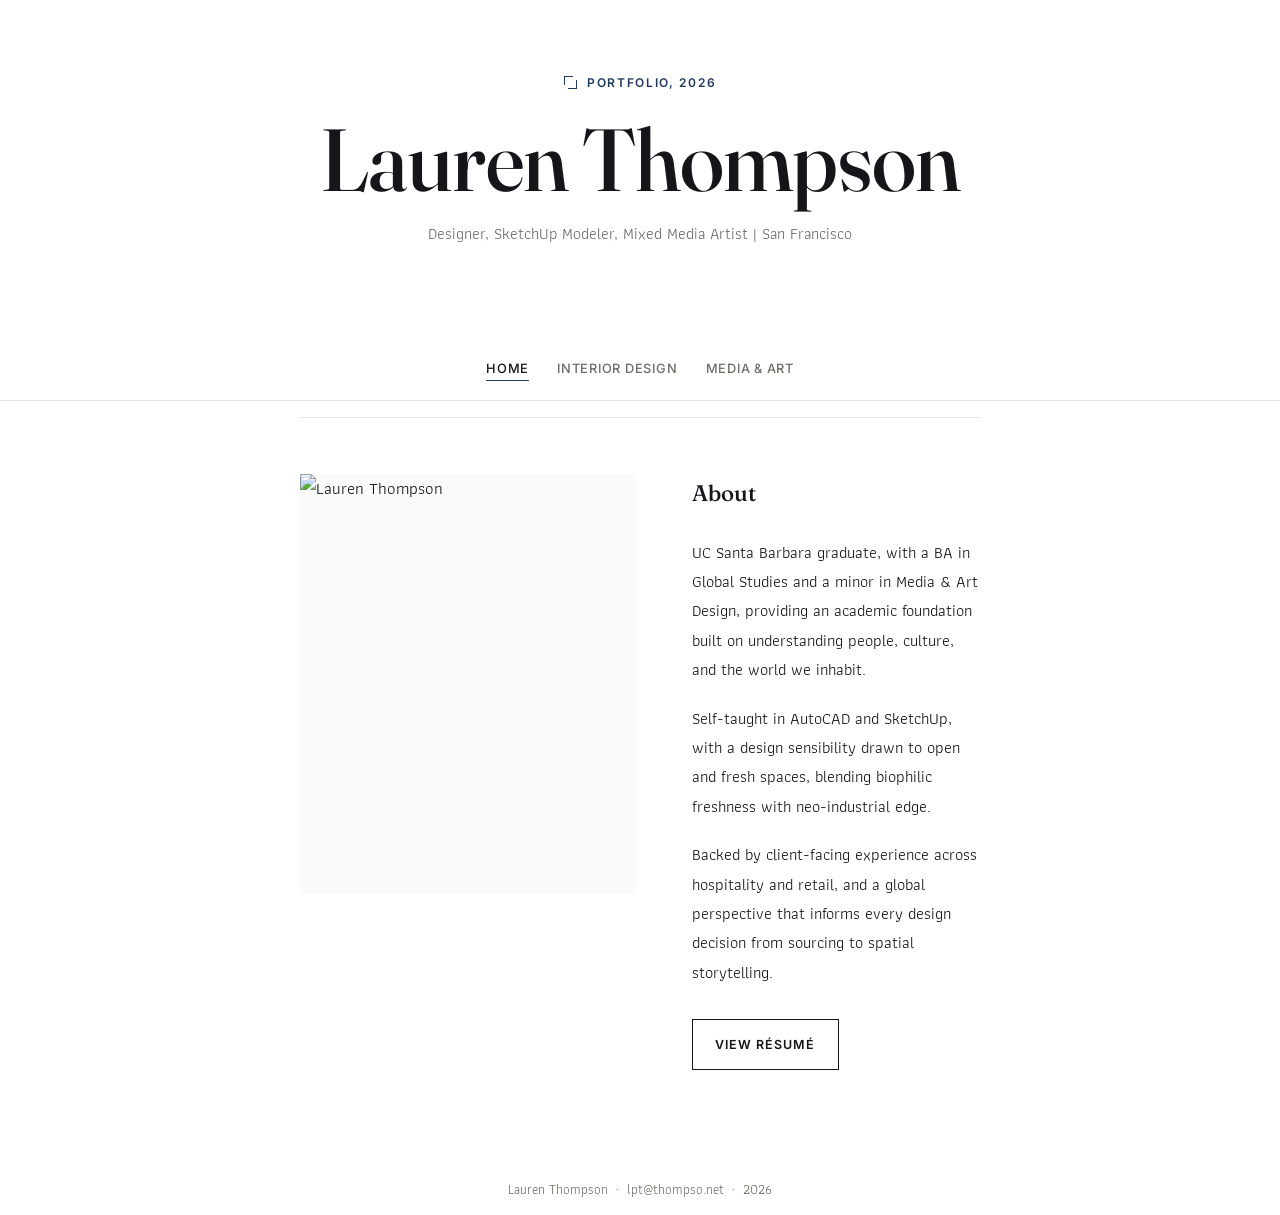
==== index.html @ ff7b51f8 "Add files via upload" ====
<!DOCTYPE html>
<html lang="en"><head><meta http-equiv="Content-Type" content="text/html; charset=UTF-8">

  <meta name="viewport" content="width=device-width, initial-scale=1">

  <title>Lauren Thompson ~ portfolio</title>

  <link rel="stylesheet" href="./style.css">
</head>
<body>

<header class="home-hero wrap">
  <p class="eyebrow"><span class="frame-mark"></span> Portfolio, 2026</p>
  <h1>Lauren Thompson</h1>
  <p class="role">Designer, SketchUp Modeler, Mixed Media Artist | San Francisco</p>
</header>

<nav class="site-nav">
  <div class="wrap">
    <ul>
      <li><a href="./index.html" aria-current="page">Home</a></li>
      <li><a href="./interior-design.html">Interior Design</a></li>
      <li><a href="./media-art.html">Media &amp; Art</a></li>
    </ul>
  </div>
</nav>

<main class="wrap">
  <section class="about">
    <figure class="about-photo">
      <img src="./media/about/lauren-portrait.jpg" alt="Lauren Thompson">
    </figure>

    <div class="about-body">
      <h2>About</h2>
      <p>UC Santa Barbara graduate, with a BA in Global Studies and a minor in Media &amp; Art Design, providing an academic foundation built on understanding people, culture, and the world we inhabit.</p>
      <p>Self-taught in AutoCAD and SketchUp, with a design sensibility drawn to open and fresh spaces, blending biophilic freshness with neo-industrial edge.</p>
      <p>Backed by client-facing experience across hospitality and retail, and a global perspective that informs every design decision from sourcing to spatial storytelling.</p>
      <a class="resume-link" href="./files/Lauren_Thompson_Resume.pdf" target="_blank" rel="noopener">View R&eacute;sum&eacute;</a>
    </div>
  </section>
</main>

<footer class="wrap">
  <!-- SWAP: your name and email -->
  <p>Lauren Thompson &nbsp;&middot;&nbsp; lpt@thompso.net &nbsp;&middot;&nbsp; 2026</p>
</footer>

</body></html>
---- style.css ----
/* ==========================================================
   Lauren Thompson — portfolio stylesheet
   Direction: quiet gallery wall / viewfinder
   A recurring thread in the work is looking through a frame
   into someone else's space (windows, floor plans, seasons) —
   the corner-bracket mark below is that motif, used sparingly
   as the one signature device.
   Palette:  gallery white, ink, muted stone, blueprint navy
   Type:     Fraunces (display) + Athiti (body) + Inter (UI / labels)
   ========================================================== */

@import url('https://fonts.googleapis.com/css2?family=Fraunces:opsz,wght@9..144,400;9..144,500;9..144,600&family=Athiti:wght@400;500;600&family=Inter:wght@400;500;600&display=swap');

:root {
  --bg:        #FFFFFF;
  --ink:       #16161A;
  --stone:     #6E6D66;   /* muted grey for meta / captions */
  --line:      #E6E4DD;   /* hairline rules */
  --line-soft: #F1F0EA;
  --navy:      #223A5E;   /* blueprint accent */
  --paper:     #FAFAF8;   /* faint section wash */
}

* { box-sizing: border-box; }

html {
  scroll-behavior: smooth;
}

body {
  font-family: 'Athiti', sans-serif;
  font-size: 1.05rem;
  line-height: 1.75;
  letter-spacing: 0;
  color: var(--ink);
  background: var(--bg);
  margin: 0;
  -webkit-font-smoothing: antialiased;
}

@media (prefers-reduced-motion: reduce) {
  html { scroll-behavior: auto; }
}

.wrap {
  max-width: 46rem;
  margin: 0 auto;
  padding: 0 1.75rem;
}

/* ---------- signature mark: viewfinder corners ---------- */

.frame-mark {
  display: inline-block;
  width: 0.85rem;
  height: 0.85rem;
  position: relative;
  flex-shrink: 0;
}

.frame-mark::before,
.frame-mark::after {
  content: '';
  position: absolute;
  width: 0.5rem;
  height: 0.5rem;
  border: 1.5px solid var(--navy);
}

.frame-mark::before {
  top: 0; left: 0;
  border-right: none;
  border-bottom: none;
}

.frame-mark::after {
  bottom: 0; right: 0;
  border-left: none;
  border-top: none;
}

/* ---------- site nav (sticky, centered menu) ---------- */

.site-nav {
  position: sticky;
  top: 0;
  z-index: 20;
  background: var(--bg);
  border-bottom: 1px solid var(--line);
}

.site-nav .wrap {
  display: flex;
  align-items: center;
  justify-content: center;
  flex-wrap: wrap;
  padding-top: 1.1rem;
  padding-bottom: 1.1rem;
}

.site-nav ul {
  list-style: none;
  display: flex;
  gap: 1.75rem;
  margin: 0;
  padding: 0;
}

.site-nav a {
  text-decoration: none;
  font-family: 'Inter', sans-serif;
  font-weight: 500;
  font-size: 0.8rem;
  letter-spacing: 0.06em;
  text-transform: uppercase;
  color: var(--stone);
  padding-bottom: 0.2rem;
  border-bottom: 1px solid transparent;
  transition: color 0.15s ease, border-color 0.15s ease;
}

.site-nav a:hover,
.site-nav a:focus-visible,
.site-nav a[aria-current="page"] {
  color: var(--ink);
  border-color: var(--navy);
}

/* ---------- home hero (name header, home page only) ---------- */

.home-hero {
  text-align: center;
  padding: 4.5rem 0 3rem;
  border-bottom: none;
}

.home-hero .eyebrow {
  justify-content: center;
}

.home-hero h1 {
  font-family: 'Fraunces', serif;
  font-weight: 500;
  font-size: clamp(3rem, 8vw, 5.5rem);
  line-height: 1.05;
  letter-spacing: -0.01em;
  margin: 0 0 0.9rem;
}

.home-hero .role {
  margin-left: auto;
  margin-right: auto;
}

/* ---------- header ---------- */

header {
  padding: 4rem 0 3.5rem;
  border-bottom: 1px solid var(--line);
}

header .eyebrow {
  display: flex;
  align-items: center;
  gap: 0.6rem;
  font-family: 'Inter', sans-serif;
  font-weight: 600;
  font-size: 0.75rem;
  letter-spacing: 0.14em;
  text-transform: uppercase;
  color: var(--navy);
  margin: 0 0 1.25rem;
}

header h1 {
  font-family: 'Fraunces', serif;
  font-weight: 500;
  font-size: clamp(2.6rem, 7vw, 4rem);
  line-height: 1.05;
  letter-spacing: -0.01em;
  margin: 0 0 0.9rem;
}

header .role {
  font-size: 1rem;
  color: var(--stone);
  margin: 0 0 2.5rem;
  max-width: 34rem;
}

/* ---------- about (home page) ---------- */

.about {
  display: grid;
  grid-template-columns: minmax(0, 21rem) 1fr;
  gap: 3.5rem;
  padding: 3.5rem 0 6rem;
  border-top: 1px solid var(--line);
  margin-top: 1rem;
}

.about-photo {
  margin: 0;
}

.about-photo img {
  width: 100%;
  aspect-ratio: 4 / 5;
  object-fit: cover;
  object-position: 50% 30%;
}

.about-photo figcaption {
  margin-top: 0.7rem;
}

.about-body h2 {
  font-family: 'Fraunces', serif;
  font-weight: 500;
  font-size: 1.4rem;
  margin: 0 0 1.5rem;
}

.about-body p {
  max-width: 34rem;
  color: var(--ink);
  font-size: 1.02rem;
  line-height: 1.8;
  margin: 0 0 1.2rem;
}

.about-body p:last-of-type {
  margin-bottom: 2rem;
}

.resume-link {
  display: inline-flex;
  align-items: center;
  gap: 0.6rem;
  text-decoration: none;
  font-family: 'Inter', sans-serif;
  font-weight: 600;
  font-size: 0.78rem;
  letter-spacing: 0.08em;
  text-transform: uppercase;
  color: var(--ink);
  border: 1px solid var(--ink);
  padding: 0.85rem 1.4rem;
  transition: background 0.15s ease, color 0.15s ease;
}

.resume-link:hover,
.resume-link:focus-visible {
  background: var(--ink);
  color: #fff;
}

@media (max-width: 40rem) {
  .about {
    grid-template-columns: 1fr;
    gap: 2.25rem;
  }

  .about-photo img {
    aspect-ratio: 5 / 4;
    object-position: 50% 25%;
  }
}

/* ---------- index / on-page nav ---------- */

.index {
  list-style: none;
  margin: 0;
  padding: 0;
  display: flex;
  flex-direction: column;
  border-top: 1px solid var(--line);
}

.index li {
  border-bottom: 1px solid var(--line);
}

.index a {
  display: flex;
  align-items: baseline;
  gap: 1rem;
  padding: 0.9rem 0;
  text-decoration: none;
  color: var(--ink);
  transition: color 0.15s ease, padding-left 0.15s ease;
}

.index a:hover,
.index a:focus-visible {
  color: var(--navy);
  padding-left: 0.4rem;
}

.index .num {
  font-family: 'Fraunces', serif;
  font-size: 0.95rem;
  color: var(--stone);
  min-width: 1.4rem;
}

.index .title {
  font-family: 'Fraunces', serif;
  font-size: 1.05rem;
  flex: 1;
}

.index .year {
  font-size: 0.8rem;
  color: var(--stone);
  letter-spacing: 0.03em;
}

/* ---------- projects ---------- */

main {
  padding: 1rem 0 2rem;
}

.project {
  position: relative;
  padding: 5.5rem 0;
  border-bottom: 1px solid var(--line);
  scroll-margin-top: 4.5rem;
}

.project:last-child {
  border-bottom: none;
}

.project .eyebrow {
  display: flex;
  align-items: center;
  gap: 0.6rem;
  font-family: 'Inter', sans-serif;
  font-weight: 600;
  font-size: 0.75rem;
  letter-spacing: 0.14em;
  text-transform: uppercase;
  color: var(--navy);
  margin: 0 0 1.25rem;
}

.project h2 {
  font-family: 'Fraunces', serif;
  font-weight: 500;
  font-size: clamp(1.7rem, 3.6vw, 2.35rem);
  line-height: 1.2;
  letter-spacing: -0.01em;
  margin: 0 0 0.75rem;
  max-width: 30rem;
}

.project h2 + .project-subhead {
  margin-top: -0.5rem;
}

.project-subhead {
  font-family: 'Athiti', sans-serif;
  font-size: 1rem;
  color: var(--stone);
  margin: 0 0 1.25rem;
}

.project .meta {
  font-family: 'Inter', sans-serif;
  font-size: 0.85rem;
  color: var(--stone);
  letter-spacing: 0.01em;
  margin: 0 0 3rem;
}

.project .annotated-text {
  max-width: 38rem;
}

.project .annotated-text p {
  margin: 0 0 1.2rem;
  color: var(--ink);
  font-size: 1rem;
  line-height: 1.75;
}

.project .annotated-text p:last-child {
  margin-bottom: 0;
}

/* ---------- abstract / read more ---------- */

.abstract-block {
  max-width: 38rem;
}

.annotated-text.collapsed p:first-child {
  display: -webkit-box;
  -webkit-line-clamp: 1;
  -webkit-box-orient: vertical;
  overflow: hidden;
  margin-bottom: 0;
}

.annotated-text.collapsed p:not(:first-child) {
  display: none;
}

.read-more-btn {
  display: inline-flex;
  align-items: center;
  gap: 0.4rem;
  margin-top: 1rem;
  background: none;
  border: none;
  padding: 0;
  cursor: pointer;
  font-family: 'Inter', sans-serif;
  font-weight: 600;
  font-size: 0.75rem;
  letter-spacing: 0.08em;
  text-transform: uppercase;
  color: var(--navy);
  border-bottom: 1px solid transparent;
  transition: border-color 0.15s ease;
}

.read-more-btn:hover,
.read-more-btn:focus-visible {
  border-color: var(--navy);
}

/* ---------- media ---------- */

figure {
  margin: 2.5rem 0;
}

img, video {
  max-width: 100%;
  display: block;
  width: 100%;
  height: auto;
  background: var(--paper);
}

figcaption {
  font-family: 'Inter', sans-serif;
  font-weight: 500;
  font-size: 0.72rem;
  letter-spacing: 0.08em;
  text-transform: uppercase;
  color: var(--stone);
  margin-top: 0.7rem;
}

/* ---------- before / after + floor plan ---------- */

.before-after,
.floor-plans {
  display: grid;
  grid-template-columns: 1fr 1fr;
  gap: 1.25rem;
  margin: 2.5rem 0;
}

.before-after figure,
.floor-plans figure {
  margin: 0;
}

.before-after figcaption {
  color: var(--navy);
}

@media (max-width: 36rem) {
  .before-after,
  .floor-plans {
    grid-template-columns: 1fr;
  }
}

.floor-plan-single {
  margin: 2.5rem 0;
  max-width: 30rem;
}

.floor-plan-single figcaption {
  color: var(--navy);
}

/* ---------- slideshow ---------- */

.slideshow {
  position: relative;
  margin: 2.5rem 0;
}

.slideshow .slides {
  position: relative;
  background: var(--paper);
}

.slideshow .slide {
  display: none;
  width: 100%;
}

.slideshow .slide.active {
  display: block;
}

.slide-btn {
  position: absolute;
  top: 50%;
  transform: translateY(-50%);
  background: rgba(255, 255, 255, 0.88);
  border: 1px solid var(--line);
  border-radius: 0;
  color: var(--ink);
  width: 2.25rem;
  height: 2.25rem;
  font-size: 1.1rem;
  line-height: 1;
  cursor: pointer;
  display: flex;
  align-items: center;
  justify-content: center;
  transition: background 0.15s ease, border-color 0.15s ease;
}

.slide-btn:hover {
  background: var(--navy);
  color: #fff;
  border-color: var(--navy);
}

.slide-btn.prev { left: 0.75rem; }
.slide-btn.next { right: 0.75rem; }

.slide-dots {
  display: flex;
  justify-content: center;
  flex-wrap: wrap;
  gap: 0.4rem;
  margin-top: 1rem;
}

.slide-dots .dot {
  width: 1rem;
  height: 2px;
  border: none;
  background: var(--line);
  padding: 0;
  cursor: pointer;
  transition: background 0.15s ease, width 0.15s ease;
}

.slide-dots .dot.active {
  background: var(--navy);
  width: 1.6rem;
}

/* ---------- mov row + image row (Stranger project) ---------- */

.mov-row,
.image-row {
  display: grid;
  gap: 1.25rem;
  margin: 2.5rem 0;
}

.mov-row {
  grid-template-columns: 1fr 1fr;
}

.image-row {
  grid-template-columns: repeat(3, 1fr);
}

.mov-row figure,
.image-row figure {
  margin: 0;
}

.mov-row video {
  width: 100%;
}

@media (max-width: 36rem) {
  .mov-row,
  .image-row {
    grid-template-columns: 1fr;
  }
}

/* ---------- video feature (single large centered video) ---------- */

.video-feature {
  max-width: 34rem;
  margin: 2.5rem auto;
  text-align: center;
}

.video-feature video {
  width: 100%;
  display: block;
  background: var(--paper);
}

.video-feature figcaption {
  text-align: center;
}

/* ---------- video filmstrip (horizontal scroll, within page margins) ---------- */

.video-filmstrip {
  display: flex;
  gap: 0.6rem;
  overflow-x: auto;
  scroll-snap-type: x proximity;
  margin: 2.5rem 0;
  padding-bottom: 0.4rem;
  -webkit-overflow-scrolling: touch;
  scrollbar-width: thin;
  scrollbar-color: var(--line) transparent;
}

.video-filmstrip::-webkit-scrollbar {
  height: 5px;
}

.video-filmstrip::-webkit-scrollbar-thumb {
  background: var(--line);
}

.video-filmstrip::-webkit-scrollbar-track {
  background: transparent;
}

.video-filmstrip figure {
  flex: 0 0 auto;
  width: 180px;
  margin: 0;
  scroll-snap-align: start;
}

.video-filmstrip video {
  width: 180px;
  height: 180px;
  object-fit: cover;
  background: var(--paper);
  display: block;
}

.video-filmstrip figcaption {
  text-align: center;
  margin-top: 0.5rem;
}

@media (max-width: 36rem) {
  .video-filmstrip figure {
    width: 130px;
  }

  .video-filmstrip video {
    width: 130px;
    height: 130px;
  }
}

/* ---------- sub-section (project group header, e.g. Furniture Design) ---------- */

.subsection-intro {
  max-width: 34rem;
  margin: 0 0 3rem;
}

.subsection-intro h3 {
  font-family: 'Fraunces', serif;
  font-weight: 500;
  font-size: 1.3rem;
  margin: 0 0 0.6rem;
}

.subsection-intro p {
  color: var(--stone);
  font-size: 0.92rem;
  margin: 0;
}

/* ---------- furniture pieces ---------- */

.piece {
  margin: 0 0 3.75rem;
}

.piece:last-child {
  margin-bottom: 0;
}

.piece-heading {
  display: flex;
  align-items: baseline;
  gap: 0.75rem;
  margin: 0 0 0.35rem;
  flex-wrap: wrap;
}

.piece-heading h4 {
  font-family: 'Fraunces', serif;
  font-weight: 500;
  font-size: 1.15rem;
  margin: 0;
}

.piece-tag {
  font-family: 'Inter', sans-serif;
  font-size: 0.68rem;
  font-weight: 600;
  letter-spacing: 0.08em;
  text-transform: uppercase;
  color: var(--navy);
  border: 1px solid var(--line);
  padding: 0.15rem 0.5rem;
}

.piece-note {
  color: var(--stone);
  font-size: 0.92rem;
  max-width: 34rem;
  margin: 0 0 1.5rem;
}

.piece-grid {
  display: grid;
  grid-template-columns: repeat(3, 1fr);
  gap: 1rem;
  margin: 0;
}

.piece-grid figure {
  margin: 0;
}

@media (max-width: 36rem) {
  .piece-grid {
    grid-template-columns: 1fr;
  }
}

/* ---------- misc / coursework grid ---------- */

.misc-grid {
  display: grid;
  grid-template-columns: repeat(3, 1fr);
  gap: 0.5rem;
  margin: 0 0 1rem;
}

.misc-grid img {
  aspect-ratio: 1 / 1;
  object-fit: cover;
  background: var(--paper);
}

@media (max-width: 30rem) {
  .misc-grid {
    grid-template-columns: repeat(2, 1fr);
  }
}

/* ---------- footer ---------- */

footer {
  padding: 3.5rem 0 4rem;
  font-size: 0.82rem;
  color: var(--stone);
  text-align: center;
}

/* ---------- links ---------- */

a {
  color: var(--navy);
}

/* ---------- focus visibility (accessibility) ---------- */

a:focus-visible,
img:focus-visible,
button:focus-visible {
  outline: 2px solid var(--navy);
  outline-offset: 2px;
}
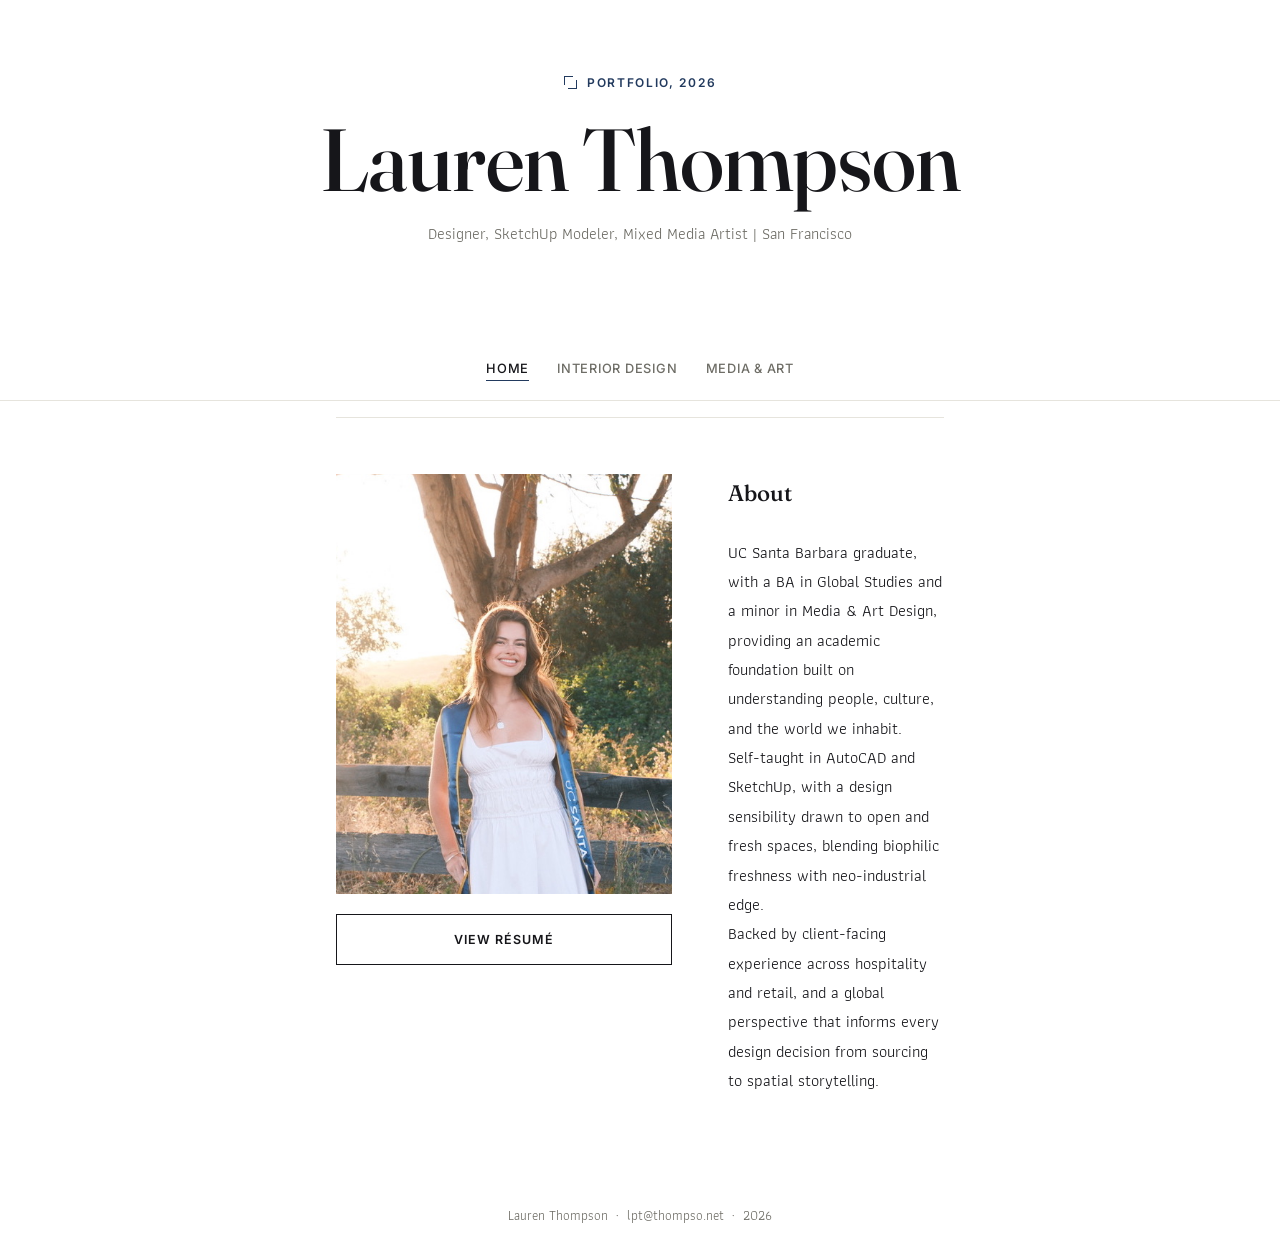
==== commit 89b0437b: "updated files" ====
--- a/index.html
+++ b/index.html
@@ -27,16 +27,18 @@
 
 <main class="wrap">
   <section class="about">
-    <figure class="about-photo">
-      <img src="./media/about/lauren-portrait.jpg" alt="Lauren Thompson">
-    </figure>
+    <div class="about-media">
+      <figure class="about-photo">
+        <img src="./media/about/lauren-portrait.jpg" alt="Lauren Thompson">
+      </figure>
+      <a class="resume-link" href="./files/Lauren_Thompson_Resume.pdf" target="_blank" rel="noopener">View R&eacute;sum&eacute;</a>
+    </div>
 
     <div class="about-body">
       <h2>About</h2>
       <p>UC Santa Barbara graduate, with a BA in Global Studies and a minor in Media &amp; Art Design, providing an academic foundation built on understanding people, culture, and the world we inhabit.</p>
       <p>Self-taught in AutoCAD and SketchUp, with a design sensibility drawn to open and fresh spaces, blending biophilic freshness with neo-industrial edge.</p>
       <p>Backed by client-facing experience across hospitality and retail, and a global perspective that informs every design decision from sourcing to spatial storytelling.</p>
-      <a class="resume-link" href="./files/Lauren_Thompson_Resume.pdf" target="_blank" rel="noopener">View R&eacute;sum&eacute;</a>
     </div>
   </section>
 </main>
--- a/style.css
+++ b/style.css
@@ -45,7 +45,7 @@
 .wrap {
   max-width: 46rem;
   margin: 0 auto;
-  padding: 0 1.75rem;
+  padding: 0 clamp(1.5rem, 6vw, 4rem);
 }
 
 /* ---------- signature mark: viewfinder corners ---------- */
@@ -203,6 +203,12 @@
   margin: 0;
 }
 
+.about-media {
+  display: flex;
+  flex-direction: column;
+  gap: 1.25rem;
+}
+
 .about-photo img {
   width: 100%;
   aspect-ratio: 4 / 5;
@@ -214,6 +220,13 @@
   margin-top: 0.7rem;
 }
 
+.about-body {
+  display: flex;
+  flex-direction: column;
+  justify-content: space-between;
+  height: 100%;
+}
+
 .about-body h2 {
   font-family: 'Fraunces', serif;
   font-weight: 500;
@@ -226,17 +239,15 @@
   color: var(--ink);
   font-size: 1.02rem;
   line-height: 1.8;
-  margin: 0 0 1.2rem;
-}
-
-.about-body p:last-of-type {
-  margin-bottom: 2rem;
+  margin: 0;
 }
 
 .resume-link {
-  display: inline-flex;
+  display: flex;
   align-items: center;
+  justify-content: center;
   gap: 0.6rem;
+  width: 100%;
   text-decoration: none;
   font-family: 'Inter', sans-serif;
   font-weight: 600;
@@ -265,6 +276,11 @@
     aspect-ratio: 5 / 4;
     object-position: 50% 25%;
   }
+
+  .about-body {
+    height: auto;
+    gap: 1.2rem;
+  }
 }
 
 /* ---------- index / on-page nav ---------- */
@@ -273,48 +289,58 @@
   list-style: none;
   margin: 0;
   padding: 0;
+  display: grid;
+  grid-template-columns: repeat(2, 1fr);
+  gap: 1rem;
+}
+
+.index li {
+  margin: 0;
+}
+
+.index a {
   display: flex;
   flex-direction: column;
-  border-top: 1px solid var(--line);
-}
-
-.index li {
-  border-bottom: 1px solid var(--line);
-}
-
-.index a {
-  display: flex;
-  align-items: baseline;
-  gap: 1rem;
-  padding: 0.9rem 0;
+  align-items: flex-start;
+  justify-content: space-between;
+  gap: 1.5rem;
+  height: 100%;
+  min-height: 7rem;
+  padding: 1.5rem;
   text-decoration: none;
   color: var(--ink);
-  transition: color 0.15s ease, padding-left 0.15s ease;
+  border: 1.5px solid var(--navy);
+  transition: background 0.15s ease, color 0.15s ease;
 }
 
 .index a:hover,
 .index a:focus-visible {
-  color: var(--navy);
-  padding-left: 0.4rem;
-}
-
-.index .num {
-  font-family: 'Fraunces', serif;
-  font-size: 0.95rem;
-  color: var(--stone);
-  min-width: 1.4rem;
+  background: var(--navy);
+  color: #fff;
+}
+
+.index a:hover .year,
+.index a:focus-visible .year {
+  color: rgba(255, 255, 255, 0.72);
 }
 
 .index .title {
   font-family: 'Fraunces', serif;
   font-size: 1.05rem;
-  flex: 1;
+  line-height: 1.3;
 }
 
 .index .year {
   font-size: 0.8rem;
   color: var(--stone);
   letter-spacing: 0.03em;
+  transition: color 0.15s ease;
+}
+
+@media (max-width: 30rem) {
+  .index {
+    grid-template-columns: 1fr;
+  }
 }
 
 /* ---------- projects ---------- */
@@ -391,46 +417,10 @@
   margin-bottom: 0;
 }
 
-/* ---------- abstract / read more ---------- */
+/* ---------- abstract ---------- */
 
 .abstract-block {
   max-width: 38rem;
-}
-
-.annotated-text.collapsed p:first-child {
-  display: -webkit-box;
-  -webkit-line-clamp: 1;
-  -webkit-box-orient: vertical;
-  overflow: hidden;
-  margin-bottom: 0;
-}
-
-.annotated-text.collapsed p:not(:first-child) {
-  display: none;
-}
-
-.read-more-btn {
-  display: inline-flex;
-  align-items: center;
-  gap: 0.4rem;
-  margin-top: 1rem;
-  background: none;
-  border: none;
-  padding: 0;
-  cursor: pointer;
-  font-family: 'Inter', sans-serif;
-  font-weight: 600;
-  font-size: 0.75rem;
-  letter-spacing: 0.08em;
-  text-transform: uppercase;
-  color: var(--navy);
-  border-bottom: 1px solid transparent;
-  transition: border-color 0.15s ease;
-}
-
-.read-more-btn:hover,
-.read-more-btn:focus-visible {
-  border-color: var(--navy);
 }
 
 /* ---------- media ---------- */
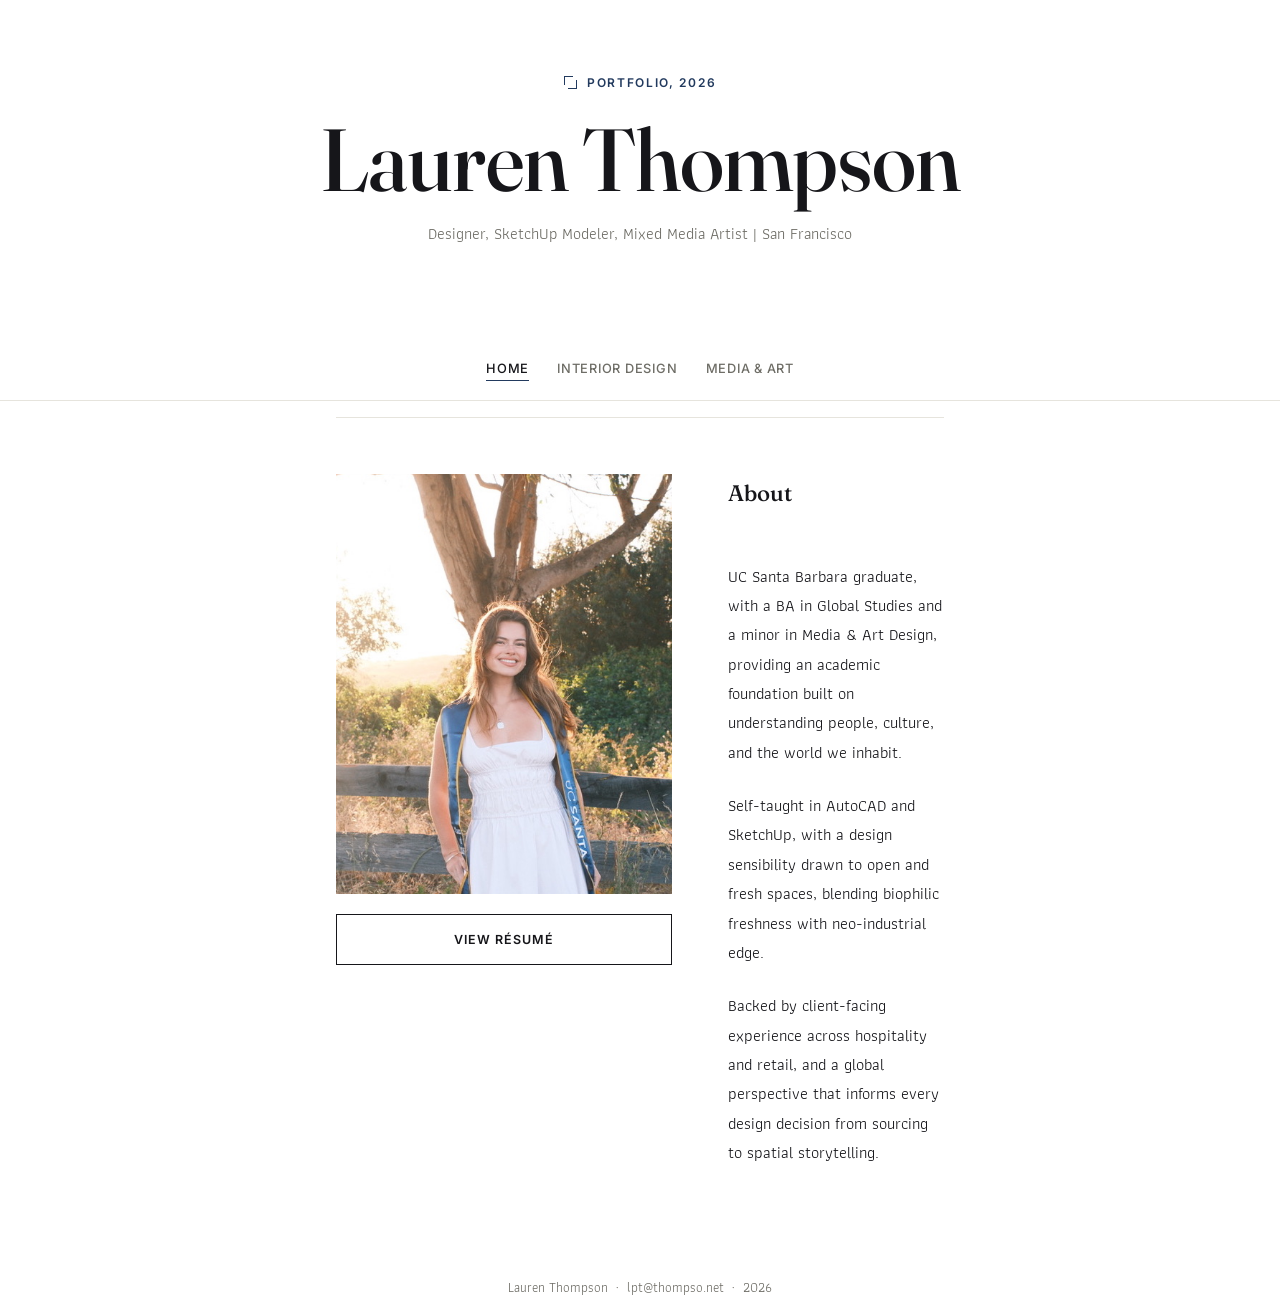
==== commit 1db37e92: "clear screenshots and faster website" ====
--- a/index.html
+++ b/index.html
@@ -5,6 +5,9 @@
 
   <title>Lauren Thompson ~ portfolio</title>
 
+  <link rel="preconnect" href="https://fonts.googleapis.com">
+  <link rel="preconnect" href="https://fonts.gstatic.com" crossorigin>
+  <link rel="stylesheet" href="https://fonts.googleapis.com/css2?family=Fraunces:opsz,wght@9..144,400;9..144,500;9..144,600&family=Athiti:wght@400;500;600&family=Inter:wght@400;500;600&display=swap">
   <link rel="stylesheet" href="./style.css">
 </head>
 <body>
@@ -29,9 +32,9 @@
   <section class="about">
     <div class="about-media">
       <figure class="about-photo">
-        <img src="./media/about/lauren-portrait.jpg" alt="Lauren Thompson">
+        <img src="./media/about/lauren-portrait.jpg" alt="Lauren Thompson" fetchpriority="high">
       </figure>
-      <a class="resume-link" href="./files/Lauren_Thompson_Resume.pdf" target="_blank" rel="noopener">View R&eacute;sum&eacute;</a>
+      <a class="resume-link" href="./files/Lauren_Thompson_CV.docx" target="_blank" rel="noopener">View R&eacute;sum&eacute;</a>
     </div>
 
     <div class="about-body">
--- a/style.css
+++ b/style.css
@@ -9,8 +9,6 @@
    Type:     Fraunces (display) + Athiti (body) + Inter (UI / labels)
    ========================================================== */
 
-@import url('https://fonts.googleapis.com/css2?family=Fraunces:opsz,wght@9..144,400;9..144,500;9..144,600&family=Athiti:wght@400;500;600&family=Inter:wght@400;500;600&display=swap');
-
 :root {
   --bg:        #FFFFFF;
   --ink:       #16161A;
@@ -104,6 +102,17 @@
   gap: 1.75rem;
   margin: 0;
   padding: 0;
+}
+
+@media (max-width: 30rem) {
+  .site-nav .wrap {
+    padding-left: 1.5rem;
+    padding-right: 1.5rem;
+  }
+
+  .site-nav ul {
+    gap: 1.25rem;
+  }
 }
 
 .site-nav a {
@@ -224,6 +233,7 @@
   display: flex;
   flex-direction: column;
   justify-content: space-between;
+  gap: 1.5rem;
   height: 100%;
 }
 
@@ -466,6 +476,12 @@
   color: var(--navy);
 }
 
+.floor-plans .floor-plan img {
+  aspect-ratio: 4 / 3;
+  object-fit: contain;
+  background: var(--paper);
+}
+
 @media (max-width: 36rem) {
   .before-after,
   .floor-plans {
@@ -480,6 +496,87 @@
 
 .floor-plan-single figcaption {
   color: var(--navy);
+}
+
+/* ---------- view larger button (styled to match .index project-grid buttons) ---------- */
+
+.view-larger {
+  display: inline-flex;
+  align-items: center;
+  margin-top: 0.9rem;
+  font-family: 'Inter', sans-serif;
+  font-weight: 600;
+  font-size: 0.72rem;
+  letter-spacing: 0.08em;
+  text-transform: uppercase;
+  color: var(--ink);
+  background: none;
+  border: 1.5px solid var(--navy);
+  padding: 0.6rem 1rem;
+  cursor: pointer;
+  transition: background 0.15s ease, color 0.15s ease;
+}
+
+.view-larger:hover,
+.view-larger:focus-visible {
+  background: var(--navy);
+  color: #fff;
+}
+
+/* ---------- lightbox ---------- */
+
+.lightbox {
+  position: fixed;
+  inset: 0;
+  display: none;
+  align-items: center;
+  justify-content: center;
+  background: rgba(22, 22, 26, 0.94);
+  padding: clamp(1.25rem, 5vw, 3rem);
+  z-index: 100;
+}
+
+.lightbox.open {
+  display: flex;
+}
+
+.lightbox img {
+  max-width: 100%;
+  max-height: 100%;
+  width: auto;
+  height: auto;
+  background: none;
+}
+
+.lightbox-close {
+  position: absolute;
+  top: 1.25rem;
+  right: 1.5rem;
+  background: none;
+  border: 1px solid rgba(255, 255, 255, 0.4);
+  color: #fff;
+  width: 2.5rem;
+  height: 2.5rem;
+  font-size: 1.4rem;
+  line-height: 1;
+  cursor: pointer;
+  display: flex;
+  align-items: center;
+  justify-content: center;
+  transition: background 0.15s ease, border-color 0.15s ease;
+}
+
+.lightbox-close:hover,
+.lightbox-close:focus-visible {
+  background: rgba(255, 255, 255, 0.15);
+  border-color: #fff;
+}
+
+@media (max-width: 30rem) {
+  .lightbox-close {
+    top: 0.75rem;
+    right: 0.75rem;
+  }
 }
 
 /* ---------- slideshow ---------- */
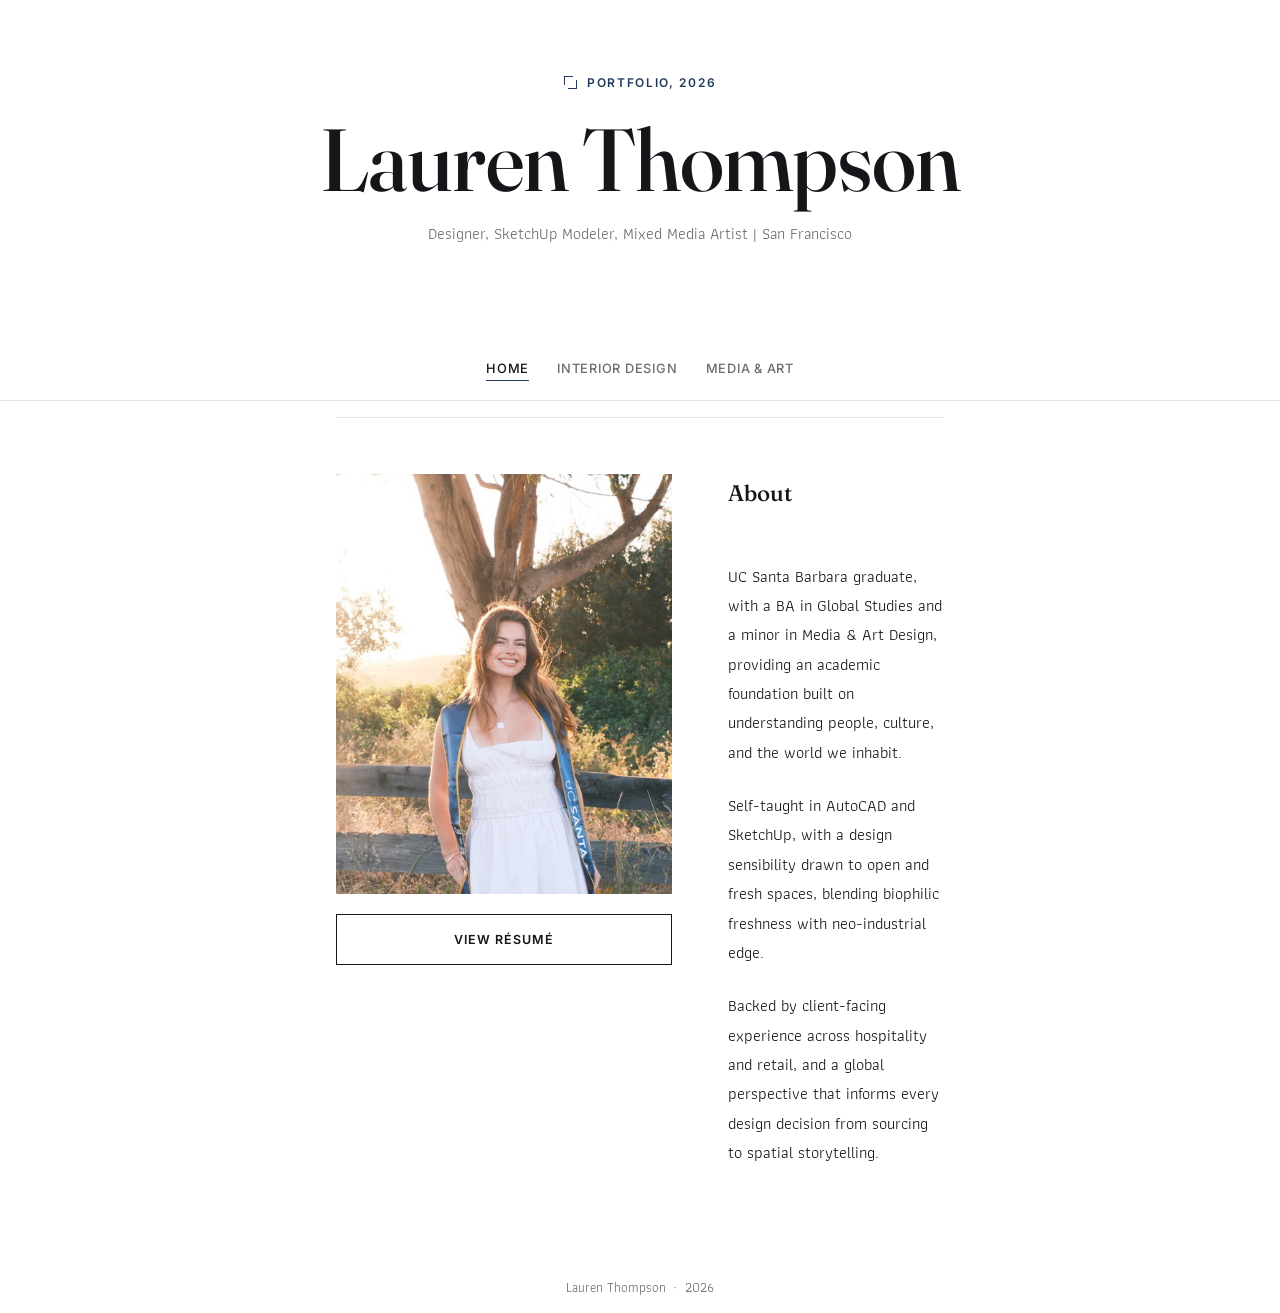
==== commit 6f5b1b7d: "HTML edits" ====
--- a/index.html
+++ b/index.html
@@ -48,7 +48,7 @@
 
 <footer class="wrap">
   <!-- SWAP: your name and email -->
-  <p>Lauren Thompson &nbsp;&middot;&nbsp; lpt@thompso.net &nbsp;&middot;&nbsp; 2026</p>
+  <p>Lauren Thompson &nbsp;&middot;&nbsp; 2026</p>
 </footer>
 
 </body></html>
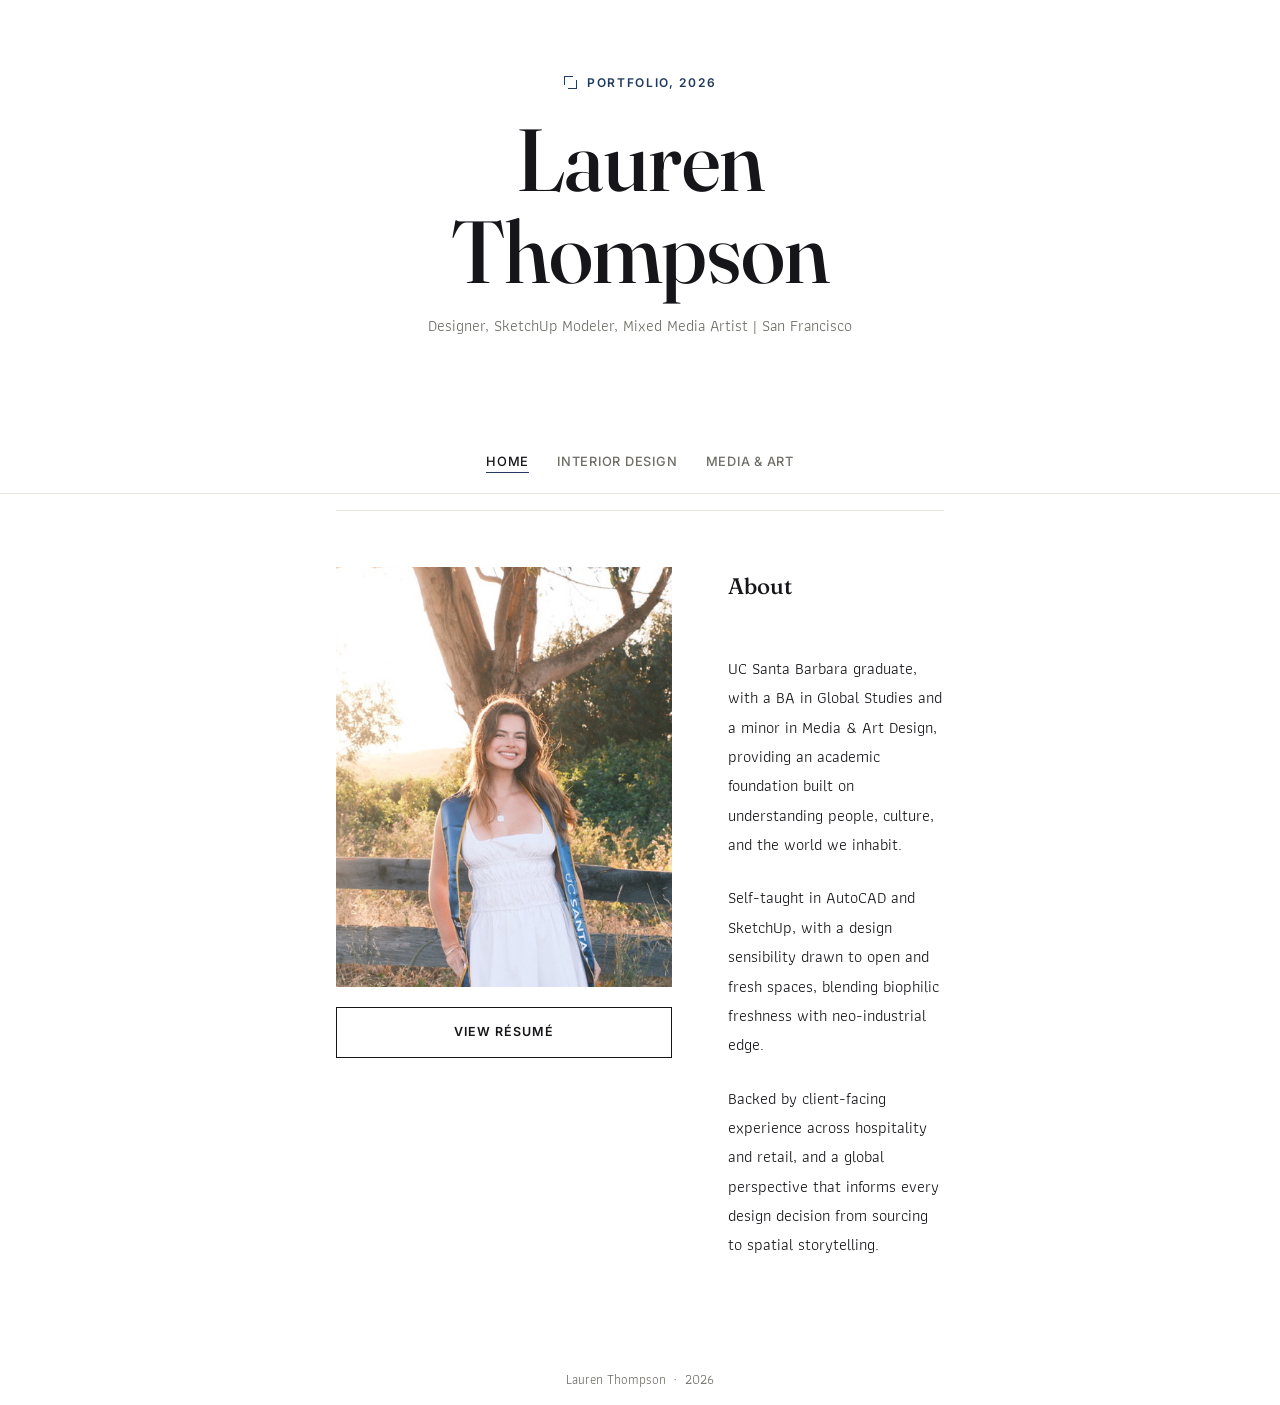
==== commit d232fc31: "final edits" ====
--- a/index.html
+++ b/index.html
@@ -34,7 +34,7 @@
       <figure class="about-photo">
         <img src="./media/about/lauren-portrait.jpg" alt="Lauren Thompson" fetchpriority="high">
       </figure>
-      <a class="resume-link" href="./files/Lauren_Thompson_CV.docx" target="_blank" rel="noopener">View R&eacute;sum&eacute;</a>
+      <a class="resume-link" href="./files/Lauren_Thompson_CV.pdf" target="_blank" rel="noopener">View R&eacute;sum&eacute;</a>
     </div>
 
     <div class="about-body">
--- a/style.css
+++ b/style.css
@@ -112,6 +112,11 @@
 
   .site-nav ul {
     gap: 1.25rem;
+  }
+
+  .home-hero {
+    padding-left: 1rem;
+    padding-right: 1rem;
   }
 }
 
@@ -139,7 +144,8 @@
 
 .home-hero {
   text-align: center;
-  padding: 4.5rem 0 3rem;
+  padding-top: 4.5rem;
+  padding-bottom: 3rem;
   border-bottom: none;
 }
 
@@ -589,15 +595,26 @@
 .slideshow .slides {
   position: relative;
   background: var(--paper);
+  overflow: hidden;
+  aspect-ratio: 4 / 3;
 }
 
 .slideshow .slide {
-  display: none;
+  position: absolute;
+  inset: 0;
   width: 100%;
+  height: 100%;
+  object-fit: contain;
+  opacity: 0;
+  transform: translateX(0);
+  transition: transform 0.5s cubic-bezier(0.4, 0, 0.2, 1);
+  pointer-events: none;
 }
 
 .slideshow .slide.active {
-  display: block;
+  opacity: 1;
+  pointer-events: auto;
+  z-index: 2;
 }
 
 .slide-btn {
@@ -605,7 +622,7 @@
   top: 50%;
   transform: translateY(-50%);
   background: rgba(255, 255, 255, 0.88);
-  border: 1px solid var(--line);
+  border: 1.5px solid var(--navy);
   border-radius: 0;
   color: var(--ink);
   width: 2.25rem;
@@ -616,7 +633,8 @@
   display: flex;
   align-items: center;
   justify-content: center;
-  transition: background 0.15s ease, border-color 0.15s ease;
+  transition: background 0.15s ease, border-color 0.15s ease, color 0.15s ease;
+  z-index: 5;
 }
 
 .slide-btn:hover {
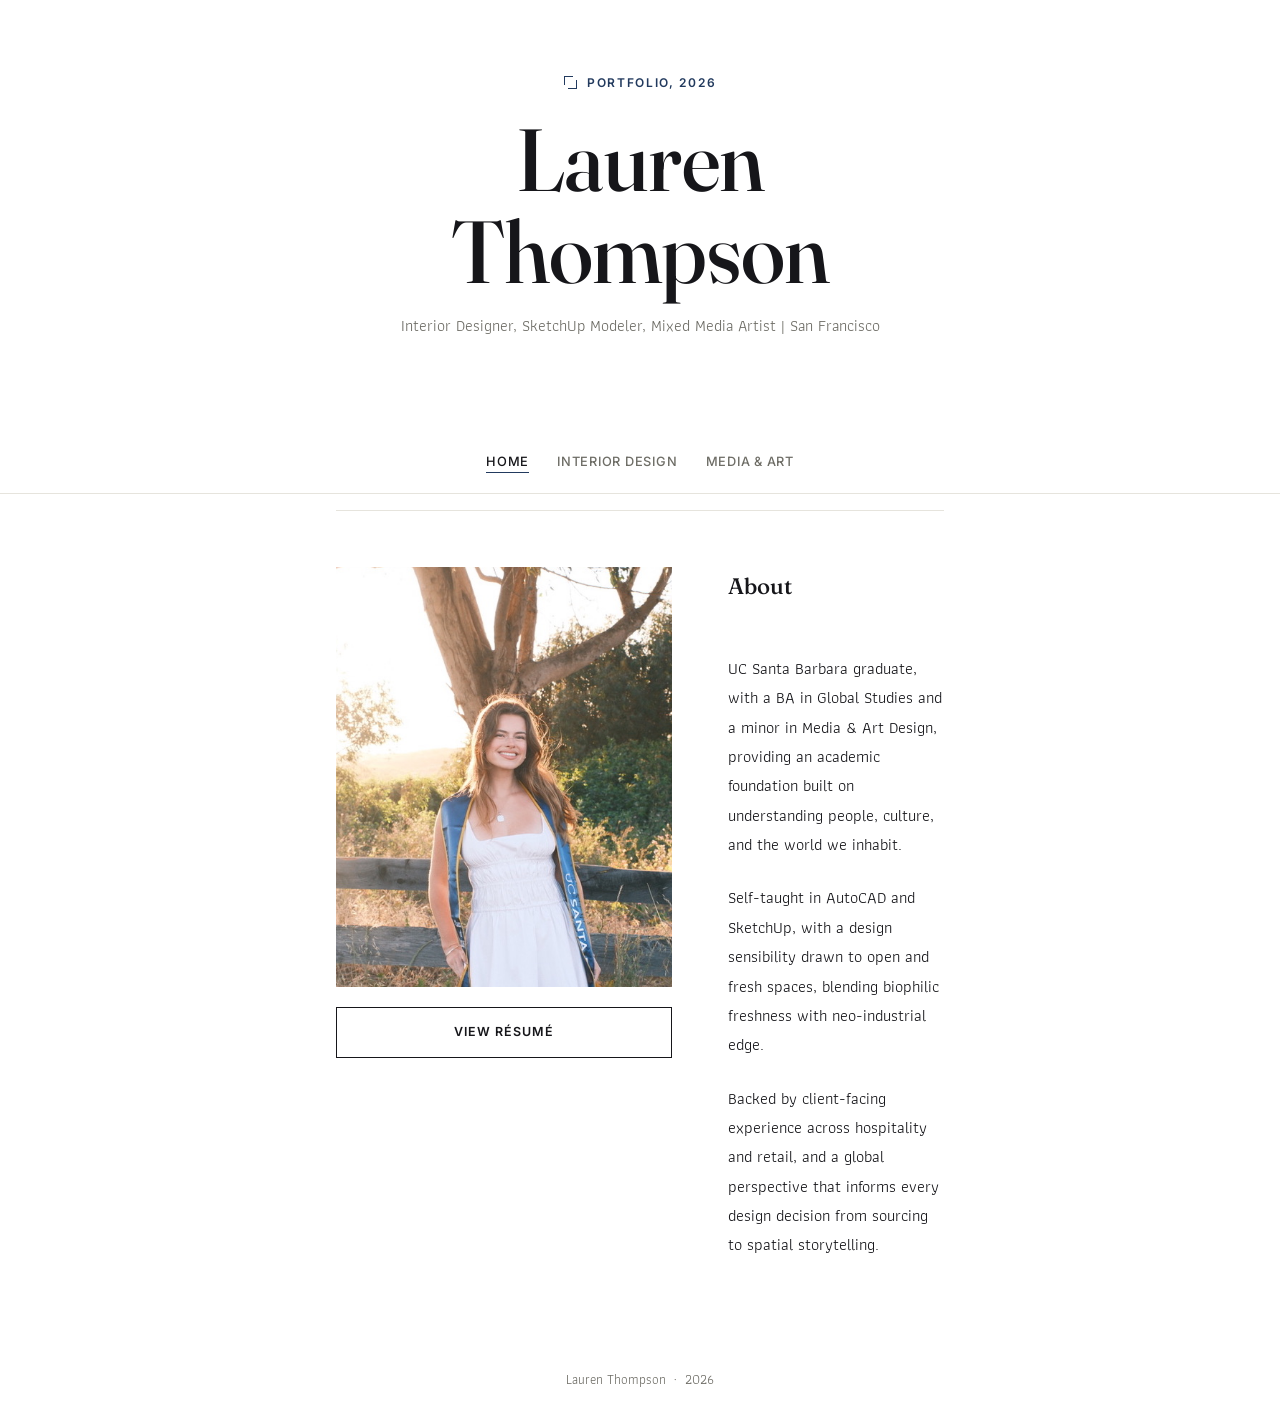
==== commit 0f7f664c: "Update index.html" ====
--- a/index.html
+++ b/index.html
@@ -15,7 +15,7 @@
 <header class="home-hero wrap">
   <p class="eyebrow"><span class="frame-mark"></span> Portfolio, 2026</p>
   <h1>Lauren Thompson</h1>
-  <p class="role">Designer, SketchUp Modeler, Mixed Media Artist | San Francisco</p>
+  <p class="role">Interior Designer, SketchUp Modeler, Mixed Media Artist | San Francisco</p>
 </header>
 
 <nav class="site-nav">
